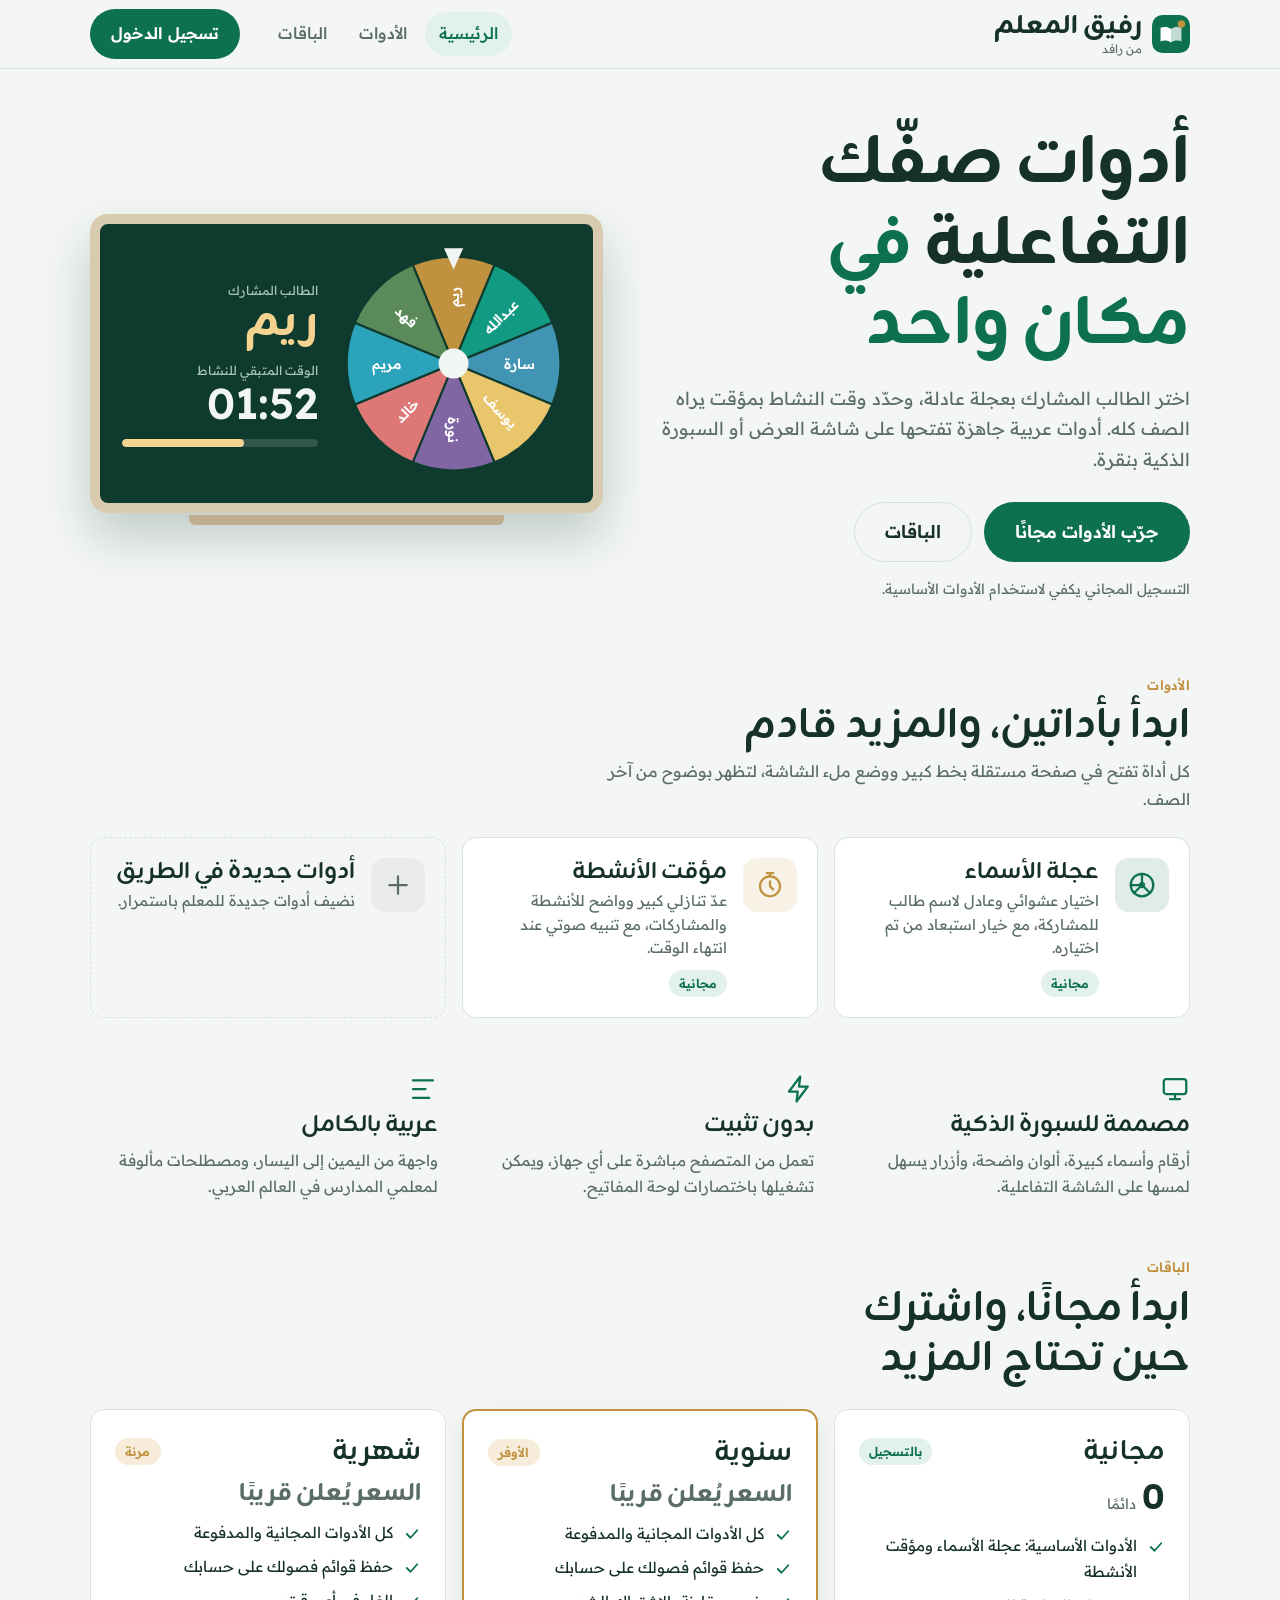
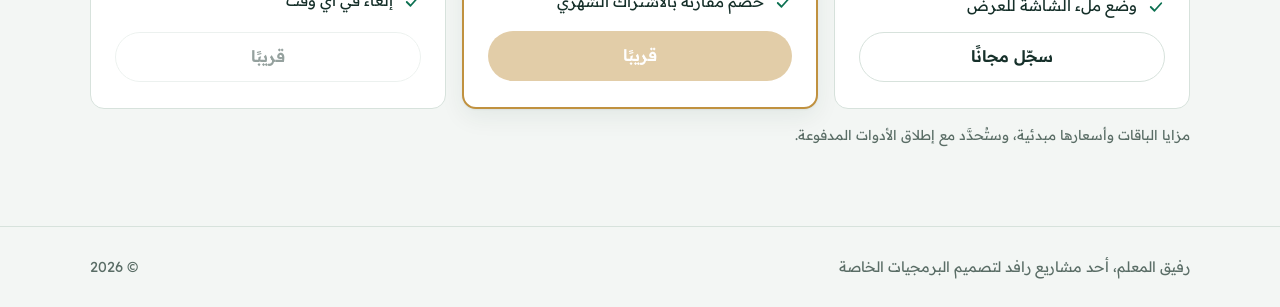
==== index.html @ 10fce5d4 "Add Rafeeq Almuallim site foundation: home, tools, login UI, name wheel and activity timer Static HT" ====
<!DOCTYPE html>
<html lang="ar" dir="rtl">
<head>
<meta charset="UTF-8">
<meta name="viewport" content="width=device-width, initial-scale=1, viewport-fit=cover">
<title>رفيق المعلم</title>
<meta name="description" content="رفيق المعلم: أدوات صفية تفاعلية للمعلم العربي، مثل عجلة الأسماء ومؤقت الأنشطة، تعمل على شاشة العرض والسبورة الذكية.">
<link rel="preconnect" href="https://fonts.googleapis.com">
<link rel="preconnect" href="https://fonts.gstatic.com" crossorigin>
<link rel="stylesheet" href="https://fonts.googleapis.com/css2?family=Zain:wght@400;700;800&family=Readex+Pro:wght@400;500;600&display=swap">
<link rel="stylesheet" href="assets/css/main.css">
<style>
  /* ---------- البطل ---------- */
  .hero {
    display: grid;
    grid-template-columns: 1.05fr 1fr;
    gap: 48px;
    align-items: center;
    padding-block: 56px 16px;
  }

  .hero h1 {
    font-size: clamp(2.6rem, 5.6vw, 4.2rem);
    font-weight: 800;
  }

  .hero h1 em {
    font-style: normal;
    color: var(--brand);
  }

  .hero-lead {
    font-size: 1.12rem;
    color: var(--muted);
    margin-top: 16px;
    max-width: 48ch;
  }

  .hero-actions { display: flex; gap: 12px; flex-wrap: wrap; margin-top: 28px; }

  .hero-note {
    margin-top: 16px;
    font-size: .88rem;
    color: var(--muted);
  }

  /* السبورة: معاينة لما يراه الطلاب على الشاشة */
  .board {
    background: #0F3B2E;
    border: 10px solid #D9CBB0;
    border-radius: 18px;
    box-shadow: 0 24px 50px rgba(8, 50, 38, .22);
    padding: 22px;
    color: #F2F6F3;
    display: grid;
    grid-template-columns: 1.2fr 1fr;
    gap: 18px;
    align-items: center;
    position: relative;
  }

  .board::after {
    /* حامل الطباشير أسفل السبورة */
    content: "";
    position: absolute;
    inset-inline: 18%;
    bottom: -22px;
    height: 10px;
    background: #BFAF90;
    border-radius: 0 0 6px 6px;
  }

  .board-wheel { position: relative; }
  .board-wheel svg { display: block; width: 100%; height: auto; }

  .board-side { display: flex; flex-direction: column; gap: 14px; }

  .board-label {
    font-size: .78rem;
    color: #A9C7BB;
  }

  .board-name {
    font-family: var(--font-display);
    font-size: clamp(2rem, 4vw, 2.8rem);
    font-weight: 800;
    color: #F4D28F;
    line-height: 1;
  }

  .board-timer {
    font-family: var(--font-body);
    font-weight: 600;
    font-size: clamp(2rem, 4vw, 2.7rem);
    font-variant-numeric: tabular-nums;
    direction: ltr;
    text-align: right;
    line-height: 1;
  }

  .board-bar {
    height: 8px;
    border-radius: 99px;
    background: rgba(255, 255, 255, .14);
    overflow: hidden;
  }

  .board-bar span {
    display: block;
    height: 100%;
    width: 62%;
    background: #F4D28F;
    border-radius: inherit;
    margin-inline-start: auto;
  }

  @media (max-width: 880px) {
    .hero { grid-template-columns: 1fr; gap: 40px; padding-top: 36px; }
  }

  /* ---------- لماذا ---------- */
  .why {
    display: grid;
    grid-template-columns: repeat(3, 1fr);
    gap: 28px;
  }

  .why-item { display: flex; flex-direction: column; gap: 8px; }
  .why-item svg { width: 30px; height: 30px; color: var(--brand); }
  .why-item h3 { font-size: 1.45rem; }
  .why-item p { color: var(--muted); font-size: .96rem; }

  @media (max-width: 760px) { .why { grid-template-columns: 1fr; } }

  /* ---------- الباقات ---------- */
  .plans {
    display: grid;
    grid-template-columns: repeat(3, 1fr);
    gap: 16px;
    align-items: stretch;
  }

  .plan {
    background: var(--surface);
    border: 1px solid var(--line);
    border-radius: var(--radius);
    padding: 26px 24px;
    display: flex;
    flex-direction: column;
    gap: 14px;
  }

  .plan.is-featured {
    border: 2px solid var(--gold);
    box-shadow: var(--shadow);
  }

  .plan-top { display: flex; align-items: center; justify-content: space-between; gap: 8px; }
  .plan h3 { font-size: 1.7rem; }
  .plan-price { font-family: var(--font-display); font-size: 2.3rem; font-weight: 800; line-height: 1; }
  .plan-price small { font-family: var(--font-body); font-size: .9rem; font-weight: 400; color: var(--muted); }
  .plan-price.is-tbd { font-size: 1.5rem; color: var(--muted); }

  .plan ul { list-style: none; padding: 0; margin: 0; display: flex; flex-direction: column; gap: 8px; flex: 1; }
  .plan li { display: flex; gap: 10px; align-items: flex-start; font-size: .95rem; }
  .plan li svg { width: 18px; height: 18px; flex: none; margin-top: 5px; color: var(--brand); }
  .plan .btn { width: 100%; }

  .plans-note { margin-top: 14px; font-size: .85rem; color: var(--muted); }

  @media (max-width: 860px) { .plans { grid-template-columns: 1fr; } }
</style>
</head>
<body>

<header class="site-header">
  <div class="wrap">
    <a class="brand" href="index.html" aria-label="رفيق المعلم، الصفحة الرئيسية">
      <svg class="brand-mark" viewBox="0 0 40 40" aria-hidden="true"><rect width="40" height="40" rx="11" fill="#0C7051"/><path d="M9 13.5c3.7-1.5 7.5-1.2 11 1.2V29c-3.5-2.3-7.3-2.6-11-1.2z" fill="#fff"/><path d="M31 13.5c-3.7-1.5-7.5-1.2-11 1.2V29c3.5-2.3 7.3-2.6 11-1.2z" fill="#fff" opacity=".75"/><circle cx="31" cy="9.5" r="4" fill="#C0913F"/></svg>
      <span class="brand-name">رفيق المعلم<span class="brand-by">من رافد</span></span>
    </a>
    <nav class="main-nav" aria-label="القائمة الرئيسية">
      <a href="index.html" aria-current="page">الرئيسية</a>
      <a href="tools.html">الأدوات</a>
      <a href="index.html#plans">الباقات</a>
    </nav>
    <a class="btn btn-primary header-cta" href="login.html">تسجيل الدخول</a>
  </div>
</header>

<main class="wrap">

  <section class="hero">
    <div>
      <h1>أدوات صفّك التفاعلية <em>في مكان واحد</em></h1>
      <p class="hero-lead">اختر الطالب المشارك بعجلة عادلة، وحدّد وقت النشاط بمؤقت يراه الصف كله. أدوات عربية جاهزة تفتحها على شاشة العرض أو السبورة الذكية بنقرة.</p>
      <div class="hero-actions">
        <a class="btn btn-primary btn-lg" href="tools.html">جرّب الأدوات مجانًا</a>
        <a class="btn btn-ghost btn-lg" href="#plans">الباقات</a>
      </div>
      <p class="hero-note">التسجيل المجاني يكفي لاستخدام الأدوات الأساسية.</p>
    </div>

    <div class="board" aria-label="معاينة: عجلة الأسماء والمؤقت كما تظهر على السبورة">
      <div class="board-wheel">
        <svg id="heroWheel" viewBox="0 0 220 220" role="img" aria-label="عجلة أسماء"></svg>
      </div>
      <div class="board-side">
        <div>
          <div class="board-label">الطالب المشارك</div>
          <div class="board-name">ريم</div>
        </div>
        <div>
          <div class="board-label">الوقت المتبقي للنشاط</div>
          <div class="board-timer">01:52</div>
        </div>
        <div class="board-bar"><span></span></div>
      </div>
    </div>
  </section>

  <section class="section" id="tools">
    <div class="section-head">
      <span class="eyebrow">الأدوات</span>
      <h2>ابدأ بأداتين، والمزيد قادم</h2>
      <p>كل أداة تفتح في صفحة مستقلة بخط كبير ووضع ملء الشاشة، لتظهر بوضوح من آخر الصف.</p>
    </div>
    <div class="tool-grid" id="toolGrid"></div>
  </section>

  <section class="section">
    <div class="why">
      <div class="why-item">
        <svg viewBox="0 0 24 24" fill="none" stroke="currentColor" stroke-width="1.8" stroke-linecap="round" stroke-linejoin="round"><rect x="3" y="4" width="18" height="12" rx="2"/><path d="M8 20h8M12 16v4"/></svg>
        <h3>مصممة للسبورة الذكية</h3>
        <p>أرقام وأسماء كبيرة، ألوان واضحة، وأزرار يسهل لمسها على الشاشة التفاعلية.</p>
      </div>
      <div class="why-item">
        <svg viewBox="0 0 24 24" fill="none" stroke="currentColor" stroke-width="1.8" stroke-linecap="round" stroke-linejoin="round"><path d="M13 2 4 14h7l-1 8 9-12h-7z"/></svg>
        <h3>بدون تثبيت</h3>
        <p>تعمل من المتصفح مباشرة على أي جهاز، ويمكن تشغيلها باختصارات لوحة المفاتيح.</p>
      </div>
      <div class="why-item">
        <svg viewBox="0 0 24 24" fill="none" stroke="currentColor" stroke-width="1.8" stroke-linecap="round" stroke-linejoin="round"><path d="M4 5h16M4 12h10M4 19h13"/></svg>
        <h3>عربية بالكامل</h3>
        <p>واجهة من اليمين إلى اليسار، ومصطلحات مألوفة لمعلمي المدارس في العالم العربي.</p>
      </div>
    </div>
  </section>

  <section class="section" id="plans">
    <div class="section-head">
      <span class="eyebrow">الباقات</span>
      <h2>ابدأ مجانًا، واشترك حين تحتاج المزيد</h2>
    </div>
    <div class="plans">
      <div class="plan">
        <div class="plan-top"><h3>مجانية</h3><span class="tag tag-free">بالتسجيل</span></div>
        <div class="plan-price">0 <small>دائمًا</small></div>
        <ul>
          <li><svg viewBox="0 0 24 24" fill="none" stroke="currentColor" stroke-width="2.4" stroke-linecap="round" stroke-linejoin="round"><path d="m5 12 5 5 9-10"/></svg>الأدوات الأساسية: عجلة الأسماء ومؤقت الأنشطة</li>
          <li><svg viewBox="0 0 24 24" fill="none" stroke="currentColor" stroke-width="2.4" stroke-linecap="round" stroke-linejoin="round"><path d="m5 12 5 5 9-10"/></svg>وضع ملء الشاشة للعرض</li>
        </ul>
        <a class="btn btn-ghost" href="login.html">سجّل مجانًا</a>
      </div>
      <div class="plan is-featured">
        <div class="plan-top"><h3>سنوية</h3><span class="tag tag-pro">الأوفر</span></div>
        <div class="plan-price is-tbd">السعر يُعلن قريبًا</div>
        <ul>
          <li><svg viewBox="0 0 24 24" fill="none" stroke="currentColor" stroke-width="2.4" stroke-linecap="round" stroke-linejoin="round"><path d="m5 12 5 5 9-10"/></svg>كل الأدوات المجانية والمدفوعة</li>
          <li><svg viewBox="0 0 24 24" fill="none" stroke="currentColor" stroke-width="2.4" stroke-linecap="round" stroke-linejoin="round"><path d="m5 12 5 5 9-10"/></svg>حفظ قوائم فصولك على حسابك</li>
          <li><svg viewBox="0 0 24 24" fill="none" stroke="currentColor" stroke-width="2.4" stroke-linecap="round" stroke-linejoin="round"><path d="m5 12 5 5 9-10"/></svg>خصم مقارنة بالاشتراك الشهري</li>
        </ul>
        <button class="btn btn-gold" type="button" disabled>قريبًا</button>
      </div>
      <div class="plan">
        <div class="plan-top"><h3>شهرية</h3><span class="tag tag-pro">مرنة</span></div>
        <div class="plan-price is-tbd">السعر يُعلن قريبًا</div>
        <ul>
          <li><svg viewBox="0 0 24 24" fill="none" stroke="currentColor" stroke-width="2.4" stroke-linecap="round" stroke-linejoin="round"><path d="m5 12 5 5 9-10"/></svg>كل الأدوات المجانية والمدفوعة</li>
          <li><svg viewBox="0 0 24 24" fill="none" stroke="currentColor" stroke-width="2.4" stroke-linecap="round" stroke-linejoin="round"><path d="m5 12 5 5 9-10"/></svg>حفظ قوائم فصولك على حسابك</li>
          <li><svg viewBox="0 0 24 24" fill="none" stroke="currentColor" stroke-width="2.4" stroke-linecap="round" stroke-linejoin="round"><path d="m5 12 5 5 9-10"/></svg>إلغاء في أي وقت</li>
        </ul>
        <button class="btn btn-ghost" type="button" disabled>قريبًا</button>
      </div>
    </div>
    <p class="plans-note">مزايا الباقات وأسعارها مبدئية، وستُحدَّد مع إطلاق الأدوات المدفوعة.</p>
  </section>

</main>

<footer class="site-footer">
  <div class="wrap">
    <span>رفيق المعلم، أحد مشاريع رافد لتصميم البرمجيات الخاصة</span>
    <span>© 2026</span>
  </div>
</footer>

<script src="assets/js/tools-data.js"></script>
<script>
  renderToolCards(document.getElementById('toolGrid'));

  // رسم عجلة المعاينة في البطل
  (function () {
    const names = ['ريم', 'عبدالله', 'سارة', 'يوسف', 'نورة', 'خالد', 'مريم', 'فهد'];
    const colors = ['#C0913F', '#129B82', '#4194B3', '#E9C56B', '#8067A4', '#DD7877', '#2BA3BB', '#5A895A'];
    const svg = document.getElementById('heroWheel');
    const cx = 110, cy = 110, r = 100, n = names.length, step = (Math.PI * 2) / n;
    const offset = -Math.PI / 2 - step / 2; // الشريحة الأولى تحت المؤشر العلوي
    let out = '';
    names.forEach((name, i) => {
      const a0 = offset + i * step, a1 = a0 + step;
      const x0 = cx + r * Math.cos(a0), y0 = cy + r * Math.sin(a0);
      const x1 = cx + r * Math.cos(a1), y1 = cy + r * Math.sin(a1);
      out += `<path d="M${cx},${cy} L${x0},${y0} A${r},${r} 0 0 1 ${x1},${y1} Z" fill="${colors[i]}" stroke="#0F3B2E" stroke-width="2"/>`;
      const mid = a0 + step / 2, tr = r * 0.62;
      let deg = mid * 180 / Math.PI;
      const nd = ((deg % 360) + 360) % 360;
      if (nd > 90 && nd < 270) deg += 180; // لا نعرض الاسم مقلوبًا
      out += `<text x="${cx + tr * Math.cos(mid)}" y="${cy + tr * Math.sin(mid)}" fill="#fff" font-family="Readex Pro, Tahoma, sans-serif" font-size="13" font-weight="600" text-anchor="middle" dominant-baseline="central" transform="rotate(${deg} ${cx + tr * Math.cos(mid)} ${cy + tr * Math.sin(mid)})">${name}</text>`;
    });
    out += `<circle cx="${cx}" cy="${cy}" r="14" fill="#F2F6F3"/><path d="M${cx - 9},2 L${cx + 9},2 L${cx},22 Z" fill="#F2F6F3"/>`;
    svg.innerHTML = out;
  })();
</script>
</body>
</html>
---- assets/css/main.css ----
/* ==========================================================
   رفيق المعلم — الأنماط المشتركة
   الهوية: رافد (أخضر #0C7051 + ذهبي #C0913F، خطوط Zain و Readex Pro)
   ========================================================== */

:root {
  color-scheme: light;
  --brand: #0C7051;
  --brand-deep: #08513B;
  --brand-soft: #E3F1EB;
  --gold: #C0913F;
  --gold-soft: #F6ECD9;
  --navy: #0D4261;
  --bg: #F3F6F4;
  --surface: #FFFFFF;
  --surface-2: #EAF0EC;
  --ink: #16302A;
  --muted: #5A6D66;
  --line: #D7E2DC;
  --danger: #B3413F;
  --on-brand: #FFFFFF;
  --shadow: 0 1px 2px rgba(12, 60, 45, .06), 0 8px 24px rgba(12, 60, 45, .07);

  --font-display: "Zain", "Readex Pro", Tahoma, sans-serif;
  --font-body: "Readex Pro", Tahoma, "Segoe UI", sans-serif;

  --radius: 14px;
  --radius-sm: 10px;
  --gutter: clamp(16px, 4vw, 40px);
  --maxw: 1180px;
}

@media (prefers-color-scheme: dark) {
  :root:not([data-theme="light"]) {
    color-scheme: dark;
    --brand: #2FB08A;
    --brand-deep: #7FD6B8;
    --brand-soft: #173A30;
    --gold: #D9AE5E;
    --gold-soft: #3A2F1B;
    --navy: #7DB3D6;
    --bg: #0D1815;
    --surface: #14231F;
    --surface-2: #1B2E28;
    --ink: #E6EFEB;
    --muted: #9CB2A9;
    --line: #263D36;
    --danger: #E07C79;
    --on-brand: #06231A;
    --shadow: 0 1px 2px rgba(0, 0, 0, .3), 0 8px 24px rgba(0, 0, 0, .25);
  }
}

:root[data-theme="dark"] {
  color-scheme: dark;
  --brand: #2FB08A;
  --brand-deep: #7FD6B8;
  --brand-soft: #173A30;
  --gold: #D9AE5E;
  --gold-soft: #3A2F1B;
  --navy: #7DB3D6;
  --bg: #0D1815;
  --surface: #14231F;
  --surface-2: #1B2E28;
  --ink: #E6EFEB;
  --muted: #9CB2A9;
  --line: #263D36;
  --danger: #E07C79;
  --on-brand: #06231A;
  --shadow: 0 1px 2px rgba(0, 0, 0, .3), 0 8px 24px rgba(0, 0, 0, .25);
}

*, *::before, *::after { box-sizing: border-box; }

html { -webkit-text-size-adjust: 100%; }

body {
  margin: 0;
  background: var(--bg);
  color: var(--ink);
  font-family: var(--font-body);
  font-size: 16px;
  line-height: 1.7;
}

img, svg, canvas { max-width: 100%; }

h1, h2, h3 {
  font-family: var(--font-display);
  line-height: 1.2;
  margin: 0;
  text-wrap: balance;
}

p { margin: 0; }

a { color: var(--brand); }

:focus-visible {
  outline: 3px solid var(--gold);
  outline-offset: 2px;
  border-radius: 6px;
}

[hidden] { display: none !important; }

.wrap {
  max-width: var(--maxw);
  margin-inline: auto;
  padding-inline: var(--gutter);
}

/* ---------- الترويسة ---------- */
.site-header {
  position: sticky;
  top: env(safe-area-inset-top, 0px);
  z-index: 20;
  background: color-mix(in srgb, var(--bg) 88%, transparent);
  backdrop-filter: blur(10px);
  border-bottom: 1px solid var(--line);
}

.site-header .wrap {
  display: flex;
  align-items: center;
  gap: 24px;
  min-height: 68px;
}

.brand {
  display: flex;
  align-items: center;
  gap: 10px;
  text-decoration: none;
  color: var(--ink);
}

.brand-mark {
  width: 38px;
  height: 38px;
  flex: none;
}

.brand-name {
  font-family: var(--font-display);
  font-size: 1.65rem;
  font-weight: 800;
  line-height: 1;
}

.brand-by {
  display: block;
  font-family: var(--font-body);
  font-size: .72rem;
  font-weight: 400;
  color: var(--muted);
  margin-top: 4px;
}

.main-nav {
  display: flex;
  gap: 4px;
  margin-inline-start: auto;
  flex-wrap: wrap;
}

.main-nav a {
  text-decoration: none;
  color: var(--muted);
  padding: 8px 14px;
  border-radius: 999px;
  font-weight: 500;
}

.main-nav a:hover { color: var(--ink); background: var(--surface-2); }
.main-nav a[aria-current="page"] { color: var(--brand); background: var(--brand-soft); }

@media (max-width: 720px) {
  .site-header .wrap { flex-wrap: wrap; gap: 8px; padding-block: 10px; }
  .main-nav { margin-inline-start: 0; width: 100%; order: 3; }
  .main-nav a { padding: 6px 10px; font-size: .92rem; }
  .header-cta { margin-inline-start: auto; order: 2; padding: 8px 16px; font-size: .92rem; }
}

/* ---------- الأزرار ---------- */
.btn {
  display: inline-flex;
  align-items: center;
  justify-content: center;
  gap: 8px;
  font: inherit;
  font-weight: 600;
  padding: 10px 20px;
  border-radius: 999px;
  border: 1px solid transparent;
  cursor: pointer;
  text-decoration: none;
  transition: background .15s, transform .1s, border-color .15s;
  white-space: nowrap;
}

.btn:active { transform: translateY(1px); }
.btn svg { width: 1.15em; height: 1.15em; flex: none; }

.btn-primary { background: var(--brand); color: var(--on-brand); }
.btn-primary:hover { background: var(--brand-deep); color: var(--bg); }

.btn-gold { background: var(--gold); color: #fff; }
.btn-gold:hover { filter: brightness(.94); }

.btn-ghost { background: transparent; color: var(--ink); border-color: var(--line); }
.btn-ghost:hover { background: var(--surface-2); }

.btn-lg { padding: 14px 30px; font-size: 1.1rem; }
.btn[disabled] { opacity: .45; cursor: not-allowed; }

/* ---------- الشارات ---------- */
.tag {
  display: inline-flex;
  align-items: center;
  gap: 6px;
  font-size: .78rem;
  font-weight: 600;
  padding: 3px 10px;
  border-radius: 999px;
  letter-spacing: .01em;
}

.tag-free { background: var(--brand-soft); color: var(--brand); }
.tag-pro { background: var(--gold-soft); color: var(--gold); }
.tag-soon { background: var(--surface-2); color: var(--muted); }

/* ---------- التذييل ---------- */
.site-footer {
  border-top: 1px solid var(--line);
  margin-top: 80px;
  padding-block: 28px;
  color: var(--muted);
  font-size: .9rem;
}

.site-footer .wrap {
  display: flex;
  justify-content: space-between;
  gap: 16px;
  flex-wrap: wrap;
}

@media (prefers-reduced-motion: reduce) {
  *, *::before, *::after { transition: none !important; animation: none !important; }
}

/* ---------- بطاقات الأدوات ---------- */
.tool-grid {
  display: grid;
  grid-template-columns: repeat(auto-fill, minmax(290px, 1fr));
  gap: 16px;
}

.tool-card {
  display: grid;
  grid-template-columns: auto 1fr;
  grid-template-rows: auto auto;
  gap: 4px 16px;
  align-items: start;
  padding: 20px;
  background: var(--surface);
  border: 1px solid var(--line);
  border-radius: var(--radius);
  text-decoration: none;
  color: var(--ink);
  transition: border-color .15s, transform .15s, box-shadow .15s;
}

a.tool-card:hover {
  border-color: var(--brand);
  transform: translateY(-2px);
  box-shadow: var(--shadow);
}

.tool-card .tag { grid-column: 2; justify-self: start; margin-top: 6px; }

.tool-icon {
  --tool-color: var(--muted);
  grid-row: span 2;
  width: 54px;
  height: 54px;
  border-radius: 14px;
  display: grid;
  place-items: center;
  color: var(--tool-color);
  background: color-mix(in srgb, var(--tool-color) 13%, var(--surface));
}
.tool-icon svg { width: 30px; height: 30px; }

.tool-text { display: flex; flex-direction: column; gap: 2px; }
.tool-name { font-family: var(--font-display); font-size: 1.45rem; font-weight: 700; line-height: 1.25; }
.tool-desc { color: var(--muted); font-size: .93rem; line-height: 1.6; }

.tool-card.is-next { border-style: dashed; background: transparent; }
.tool-card.is-soon { opacity: .6; }

/* ---------- عناوين الأقسام ---------- */
.section { padding-block: 56px 0; }
.section-head { display: flex; flex-direction: column; gap: 6px; margin-bottom: 24px; max-width: 60ch; }
.section-head h2 { font-size: clamp(1.9rem, 3.4vw, 2.6rem); }
.section-head p { color: var(--muted); }
.eyebrow { font-size: .82rem; font-weight: 600; color: var(--gold); letter-spacing: .02em; }
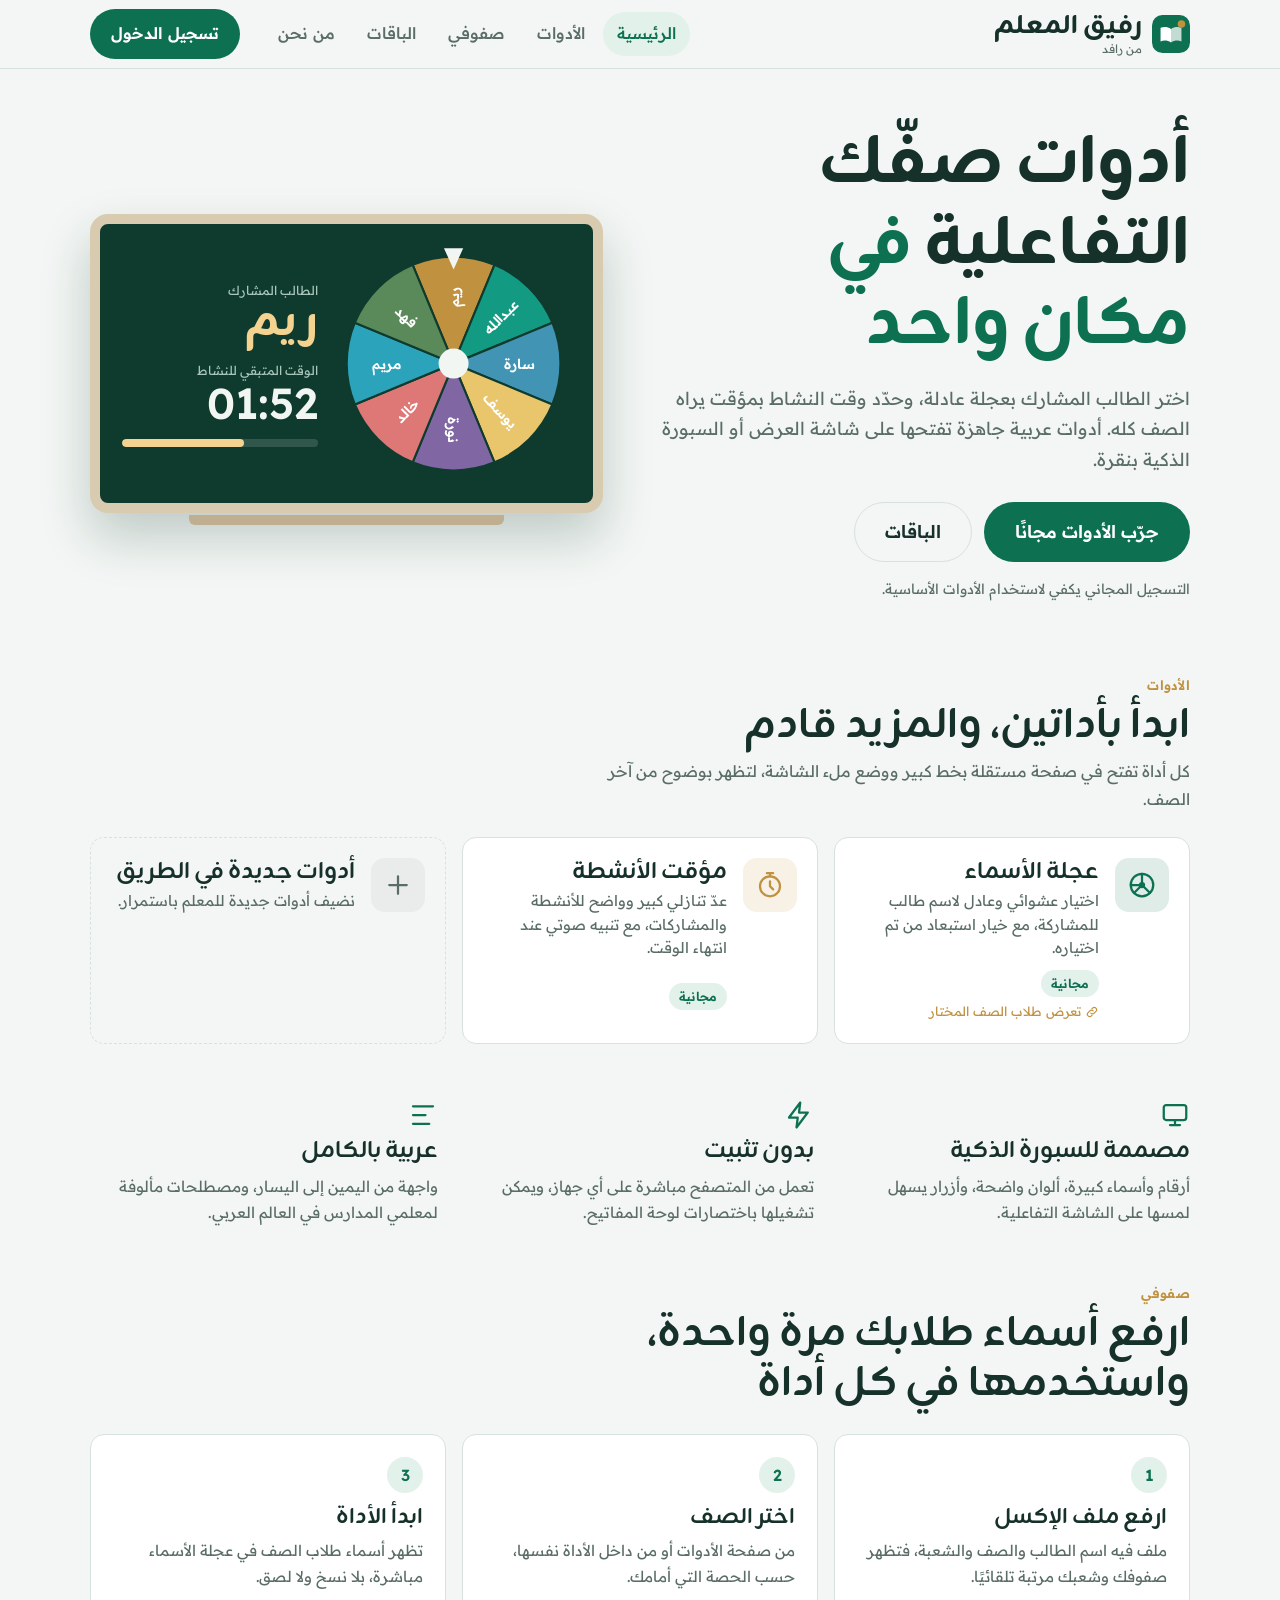
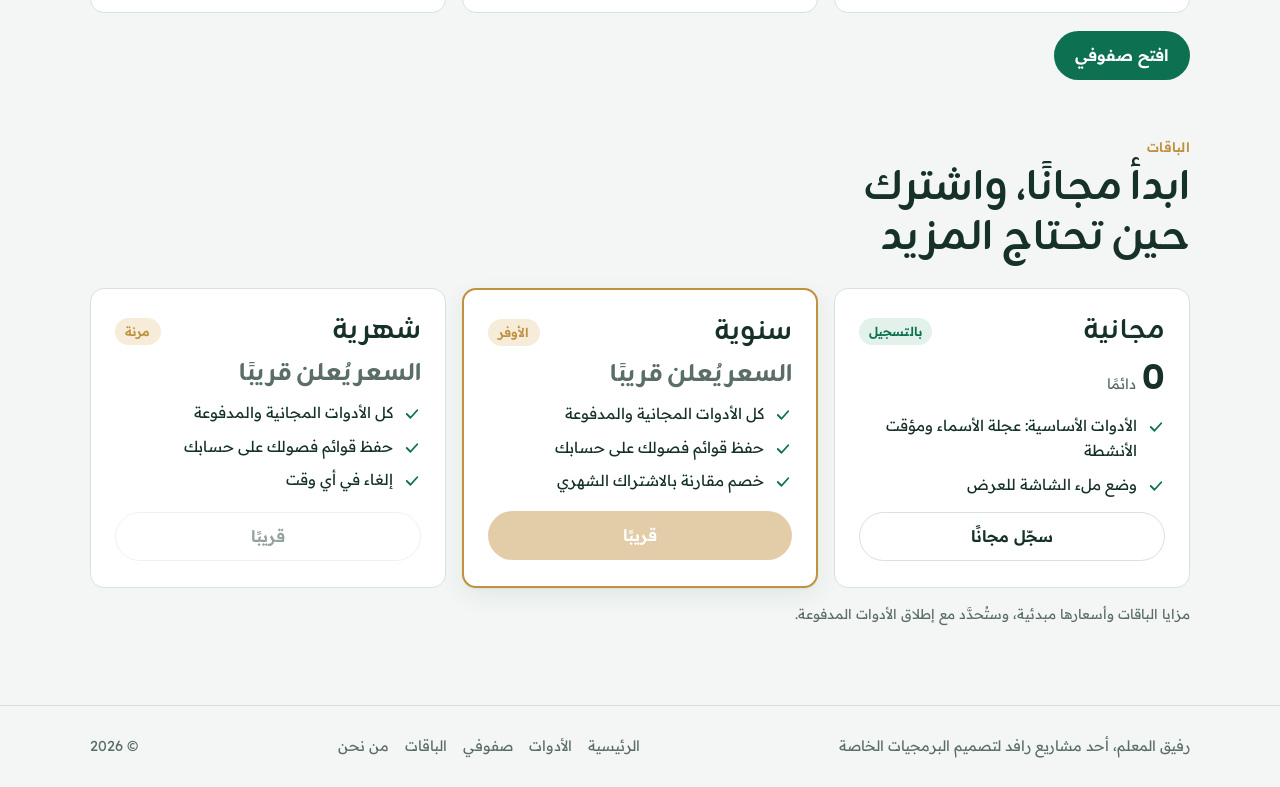
==== commit cd91039f: "Add classes database (Excel import), About page, shared nav, and link wheel to classes - classes.htm" ====
--- a/index.html
+++ b/index.html
@@ -132,6 +132,35 @@
 
   @media (max-width: 760px) { .why { grid-template-columns: 1fr; } }
 
+  /* ---------- خطوات صفوفي ---------- */
+  .steps {
+    display: grid;
+    grid-template-columns: repeat(3, 1fr);
+    gap: 16px;
+    counter-reset: step;
+  }
+  .step {
+    background: var(--surface);
+    border: 1px solid var(--line);
+    border-radius: var(--radius);
+    padding: 22px;
+    display: flex;
+    flex-direction: column;
+    gap: 6px;
+  }
+  .step::before {
+    counter-increment: step;
+    content: counter(step);
+    width: 36px; height: 36px; border-radius: 50%;
+    display: grid; place-items: center;
+    background: var(--brand-soft); color: var(--brand);
+    font-weight: 600; margin-bottom: 6px;
+  }
+  .step h3 { font-size: 1.4rem; }
+  .step p { color: var(--muted); font-size: .95rem; }
+  .steps-cta { margin-top: 18px; }
+  @media (max-width: 760px) { .steps { grid-template-columns: 1fr; } }
+
   /* ---------- الباقات ---------- */
   .plans {
     display: grid;
@@ -173,20 +202,7 @@
 </head>
 <body>
 
-<header class="site-header">
-  <div class="wrap">
-    <a class="brand" href="index.html" aria-label="رفيق المعلم، الصفحة الرئيسية">
-      <svg class="brand-mark" viewBox="0 0 40 40" aria-hidden="true"><rect width="40" height="40" rx="11" fill="#0C7051"/><path d="M9 13.5c3.7-1.5 7.5-1.2 11 1.2V29c-3.5-2.3-7.3-2.6-11-1.2z" fill="#fff"/><path d="M31 13.5c-3.7-1.5-7.5-1.2-11 1.2V29c3.5-2.3 7.3-2.6 11-1.2z" fill="#fff" opacity=".75"/><circle cx="31" cy="9.5" r="4" fill="#C0913F"/></svg>
-      <span class="brand-name">رفيق المعلم<span class="brand-by">من رافد</span></span>
-    </a>
-    <nav class="main-nav" aria-label="القائمة الرئيسية">
-      <a href="index.html" aria-current="page">الرئيسية</a>
-      <a href="tools.html">الأدوات</a>
-      <a href="index.html#plans">الباقات</a>
-    </nav>
-    <a class="btn btn-primary header-cta" href="login.html">تسجيل الدخول</a>
-  </div>
-</header>
+<header id="siteHeader" data-base="" data-page="home"></header>
 
 <main class="wrap">
 
@@ -248,6 +264,28 @@
     </div>
   </section>
 
+  <section class="section" id="classes">
+    <div class="section-head">
+      <span class="eyebrow">صفوفي</span>
+      <h2>ارفع أسماء طلابك مرة واحدة، واستخدمها في كل أداة</h2>
+    </div>
+    <div class="steps">
+      <div class="step">
+        <h3>ارفع ملف الإكسل</h3>
+        <p>ملف فيه اسم الطالب والصف والشعبة، فتظهر صفوفك وشعبك مرتبة تلقائيًا.</p>
+      </div>
+      <div class="step">
+        <h3>اختر الصف</h3>
+        <p>من صفحة الأدوات أو من داخل الأداة نفسها، حسب الحصة التي أمامك.</p>
+      </div>
+      <div class="step">
+        <h3>ابدأ الأداة</h3>
+        <p>تظهر أسماء طلاب الصف في عجلة الأسماء مباشرة، بلا نسخ ولا لصق.</p>
+      </div>
+    </div>
+    <div class="steps-cta"><a class="btn btn-primary" href="classes.html">افتح صفوفي</a></div>
+  </section>
+
   <section class="section" id="plans">
     <div class="section-head">
       <span class="eyebrow">الباقات</span>
@@ -289,12 +327,8 @@
 
 </main>
 
-<footer class="site-footer">
-  <div class="wrap">
-    <span>رفيق المعلم، أحد مشاريع رافد لتصميم البرمجيات الخاصة</span>
-    <span>© 2026</span>
-  </div>
-</footer>
+<footer id="siteFooter" data-base=""></footer>
+<script src="assets/js/layout.js"></script>
 
 <script src="assets/js/tools-data.js"></script>
 <script>
--- a/assets/css/main.css
+++ b/assets/css/main.css
@@ -306,3 +306,20 @@
 .section-head h2 { font-size: clamp(1.9rem, 3.4vw, 2.6rem); }
 .section-head p { color: var(--muted); }
 .eyebrow { font-size: .82rem; font-weight: 600; color: var(--gold); letter-spacing: .02em; }
+
+.footer-nav { display: flex; gap: 16px; flex-wrap: wrap; }
+.footer-nav a { color: var(--muted); text-decoration: none; }
+.footer-nav a:hover { color: var(--brand); }
+
+@media (max-width: 720px) {
+  .main-nav { flex-wrap: nowrap; overflow-x: auto; scrollbar-width: none; }
+  .main-nav a { flex: none; }
+}
+
+#siteHeader:empty { display: block; min-height: 69px; border-bottom: 1px solid var(--line); }
+
+.tool-card .links-class {
+  grid-column: 2; justify-self: start;
+  font-size: .8rem; color: var(--gold);
+  display: inline-flex; align-items: center; gap: 4px;
+}
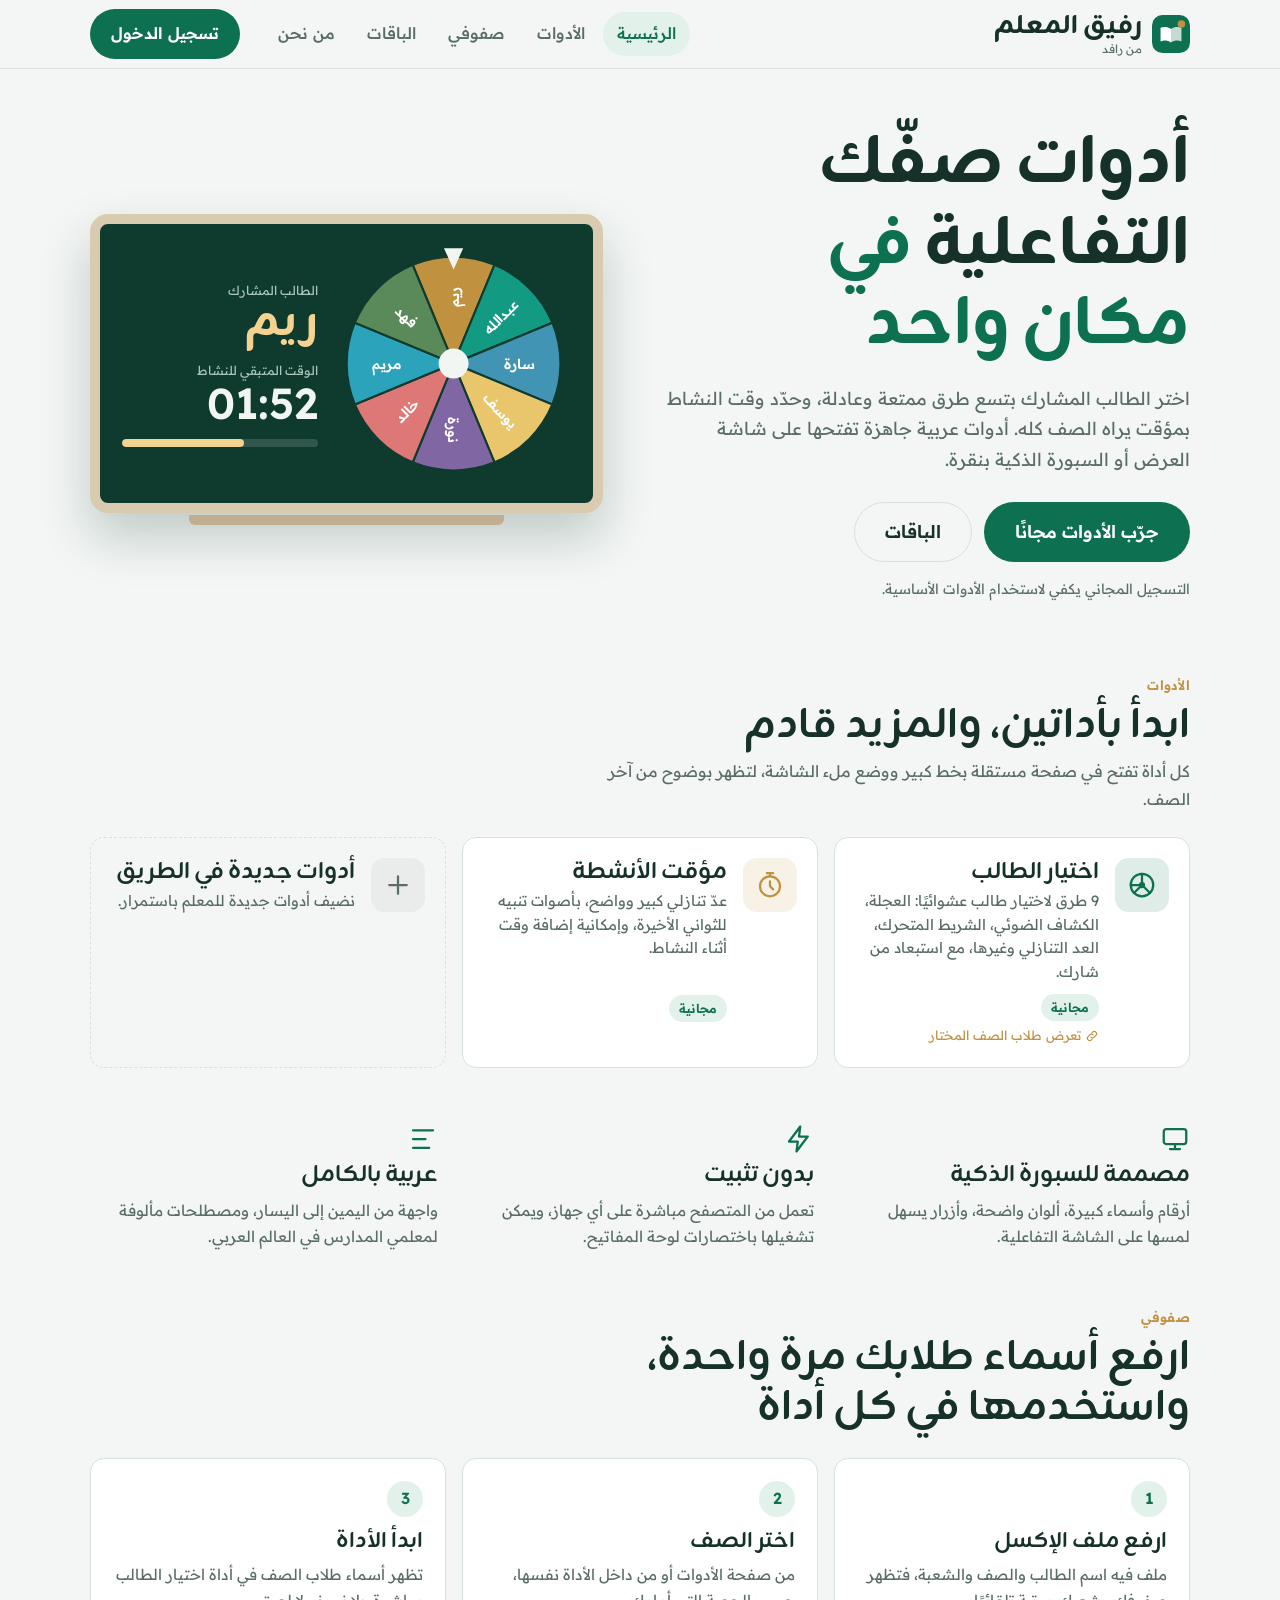
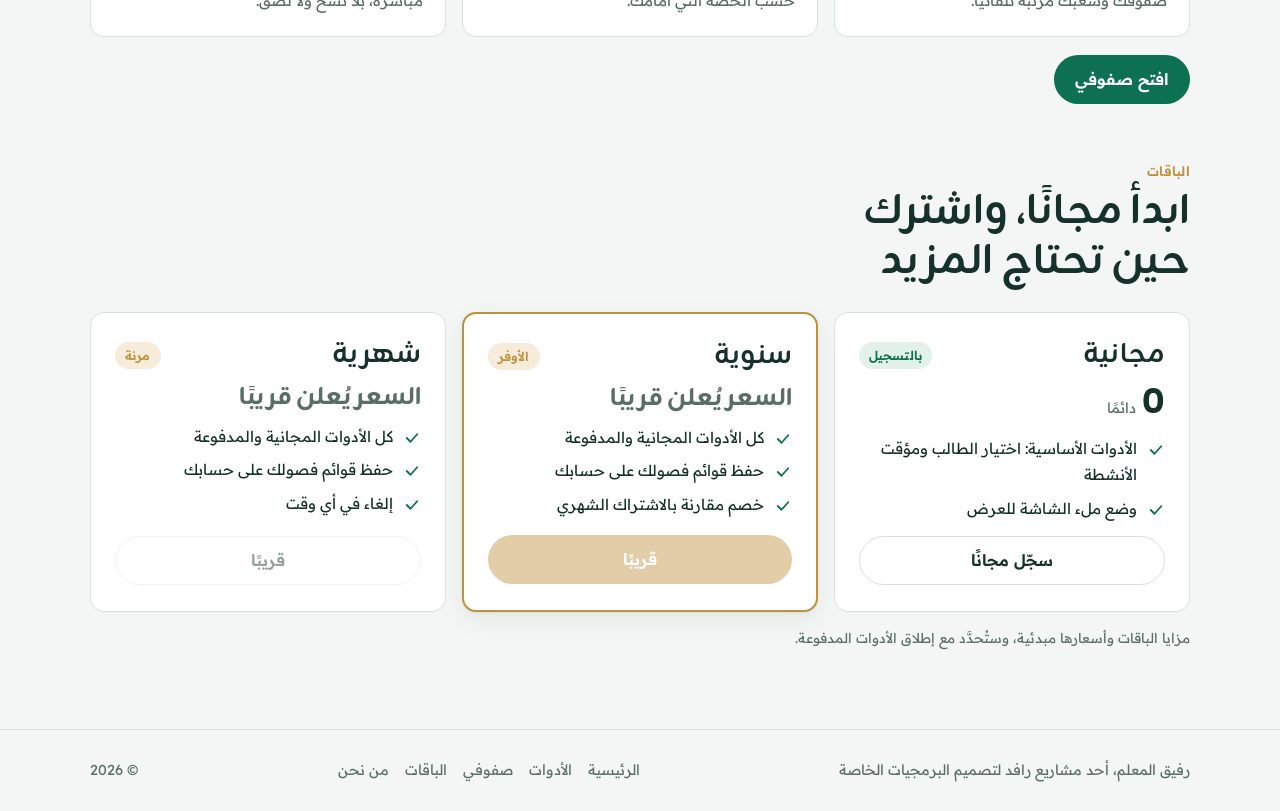
==== commit 5887dddd: "Turn name wheel into a student picker with nine selection modes Renamed the tool to 'اختيار الطالب' " ====
--- a/index.html
+++ b/index.html
@@ -4,7 +4,7 @@
 <meta charset="UTF-8">
 <meta name="viewport" content="width=device-width, initial-scale=1, viewport-fit=cover">
 <title>رفيق المعلم</title>
-<meta name="description" content="رفيق المعلم: أدوات صفية تفاعلية للمعلم العربي، مثل عجلة الأسماء ومؤقت الأنشطة، تعمل على شاشة العرض والسبورة الذكية.">
+<meta name="description" content="رفيق المعلم: أدوات صفية تفاعلية للمعلم العربي، مثل اختيار الطالب ومؤقت الأنشطة، تعمل على شاشة العرض والسبورة الذكية.">
 <link rel="preconnect" href="https://fonts.googleapis.com">
 <link rel="preconnect" href="https://fonts.gstatic.com" crossorigin>
 <link rel="stylesheet" href="https://fonts.googleapis.com/css2?family=Zain:wght@400;700;800&family=Readex+Pro:wght@400;500;600&display=swap">
@@ -209,7 +209,7 @@
   <section class="hero">
     <div>
       <h1>أدوات صفّك التفاعلية <em>في مكان واحد</em></h1>
-      <p class="hero-lead">اختر الطالب المشارك بعجلة عادلة، وحدّد وقت النشاط بمؤقت يراه الصف كله. أدوات عربية جاهزة تفتحها على شاشة العرض أو السبورة الذكية بنقرة.</p>
+      <p class="hero-lead">اختر الطالب المشارك بتسع طرق ممتعة وعادلة، وحدّد وقت النشاط بمؤقت يراه الصف كله. أدوات عربية جاهزة تفتحها على شاشة العرض أو السبورة الذكية بنقرة.</p>
       <div class="hero-actions">
         <a class="btn btn-primary btn-lg" href="tools.html">جرّب الأدوات مجانًا</a>
         <a class="btn btn-ghost btn-lg" href="#plans">الباقات</a>
@@ -217,7 +217,7 @@
       <p class="hero-note">التسجيل المجاني يكفي لاستخدام الأدوات الأساسية.</p>
     </div>
 
-    <div class="board" aria-label="معاينة: عجلة الأسماء والمؤقت كما تظهر على السبورة">
+    <div class="board" aria-label="معاينة: اختيار الطالب والمؤقت كما تظهر على السبورة">
       <div class="board-wheel">
         <svg id="heroWheel" viewBox="0 0 220 220" role="img" aria-label="عجلة أسماء"></svg>
       </div>
@@ -280,7 +280,7 @@
       </div>
       <div class="step">
         <h3>ابدأ الأداة</h3>
-        <p>تظهر أسماء طلاب الصف في عجلة الأسماء مباشرة، بلا نسخ ولا لصق.</p>
+        <p>تظهر أسماء طلاب الصف في أداة اختيار الطالب مباشرة، بلا نسخ ولا لصق.</p>
       </div>
     </div>
     <div class="steps-cta"><a class="btn btn-primary" href="classes.html">افتح صفوفي</a></div>
@@ -296,7 +296,7 @@
         <div class="plan-top"><h3>مجانية</h3><span class="tag tag-free">بالتسجيل</span></div>
         <div class="plan-price">0 <small>دائمًا</small></div>
         <ul>
-          <li><svg viewBox="0 0 24 24" fill="none" stroke="currentColor" stroke-width="2.4" stroke-linecap="round" stroke-linejoin="round"><path d="m5 12 5 5 9-10"/></svg>الأدوات الأساسية: عجلة الأسماء ومؤقت الأنشطة</li>
+          <li><svg viewBox="0 0 24 24" fill="none" stroke="currentColor" stroke-width="2.4" stroke-linecap="round" stroke-linejoin="round"><path d="m5 12 5 5 9-10"/></svg>الأدوات الأساسية: اختيار الطالب ومؤقت الأنشطة</li>
           <li><svg viewBox="0 0 24 24" fill="none" stroke="currentColor" stroke-width="2.4" stroke-linecap="round" stroke-linejoin="round"><path d="m5 12 5 5 9-10"/></svg>وضع ملء الشاشة للعرض</li>
         </ul>
         <a class="btn btn-ghost" href="login.html">سجّل مجانًا</a>
